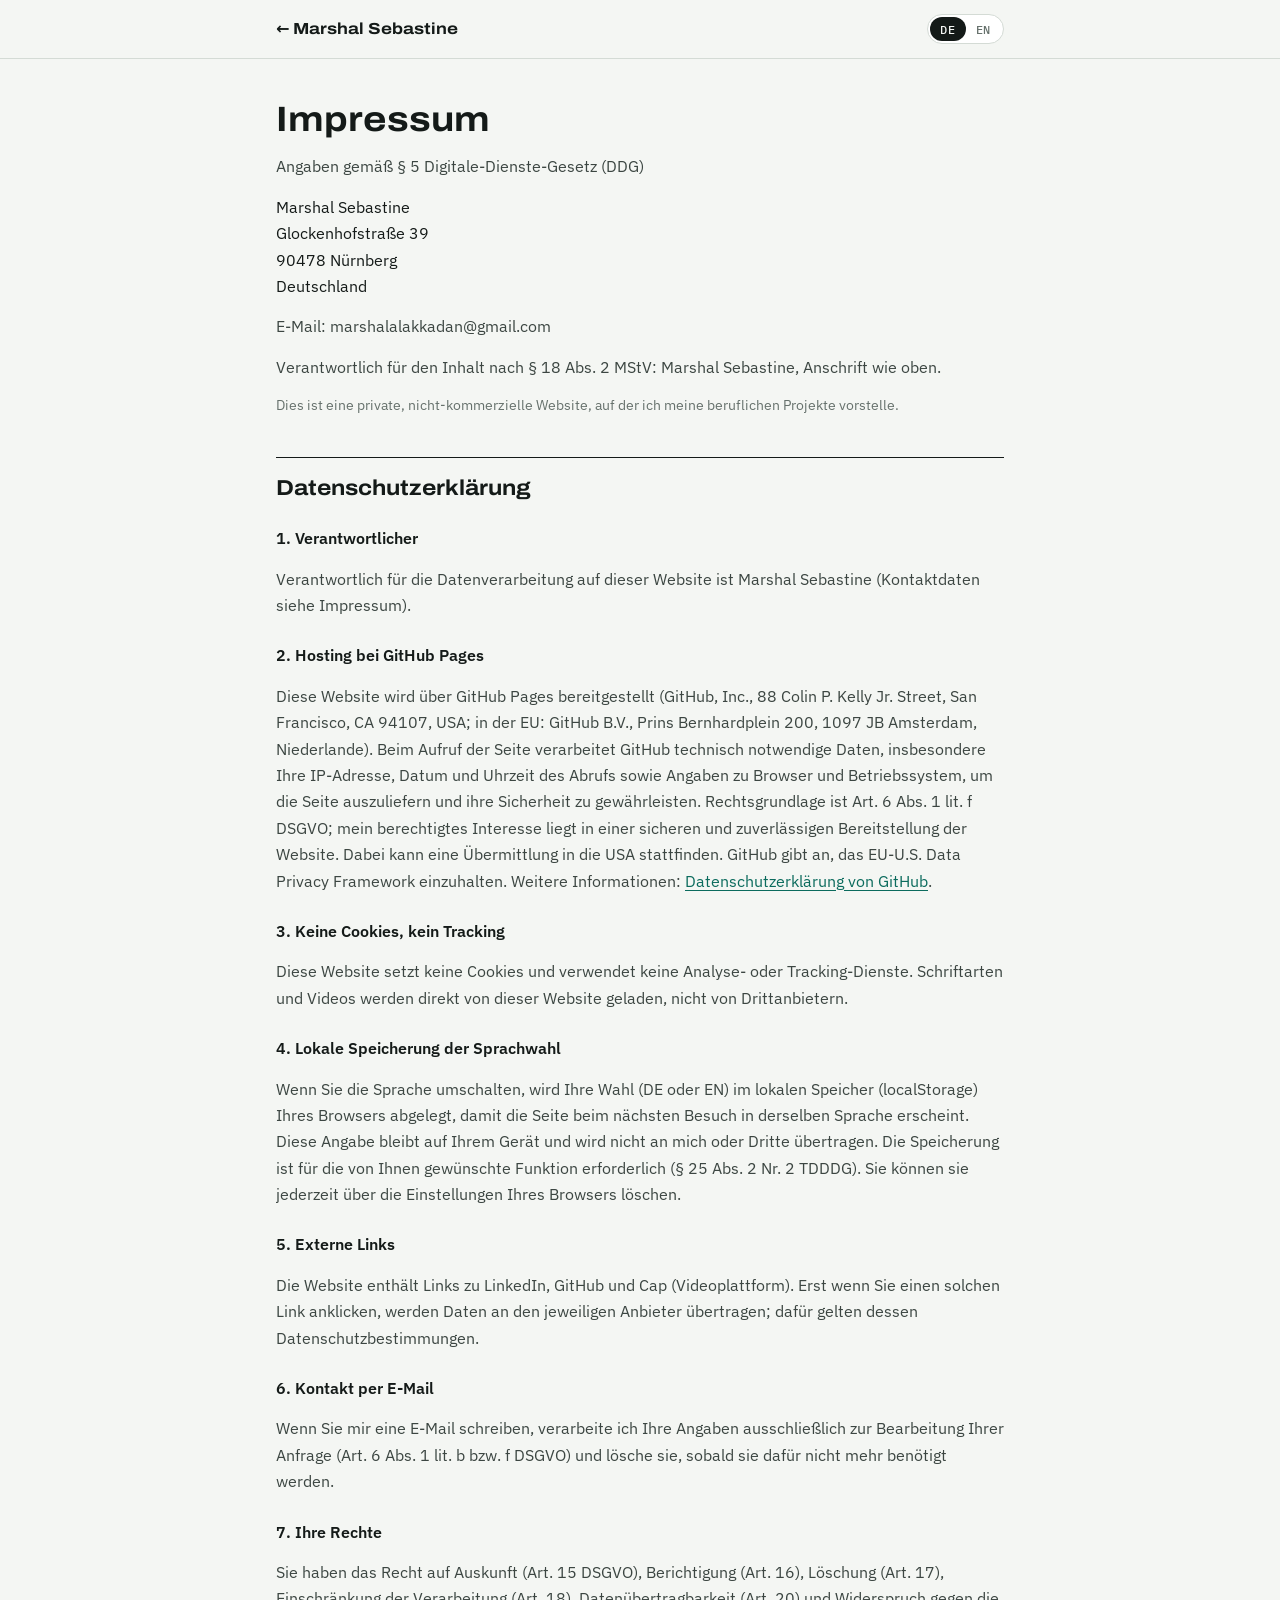
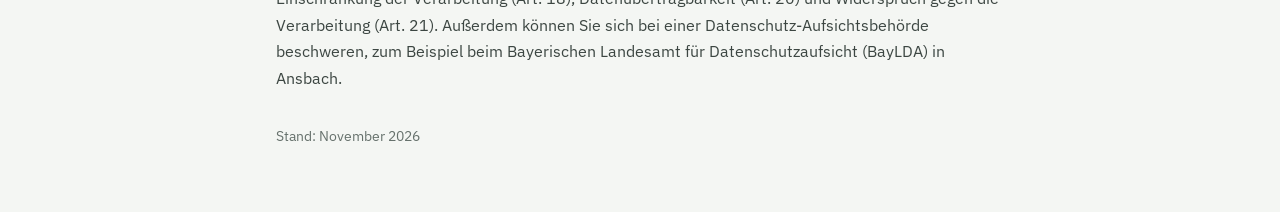
==== impressum.html @ f15fb676 "Publish portfolio site Bilingual (DE/EN) portfolio with four project case studies, self-hosted fonts" ====
<!doctype html>
<html lang="de">
<head>
<meta charset="utf-8">
<meta name="viewport" content="width=device-width, initial-scale=1, viewport-fit=cover">
<title>Impressum & Datenschutz · Marshal Sebastine</title>
<meta name="robots" content="noindex, follow">
<link rel="icon" href="data:image/svg+xml,%3Csvg xmlns='http://www.w3.org/2000/svg' viewBox='0 0 64 64'%3E%3Crect width='64' height='64' rx='12' fill='%230b6b5d'/%3E%3Ctext x='32' y='42' font-family='Arial' font-weight='700' font-size='26' text-anchor='middle' fill='%23f4f6f3'%3EMS%3C/text%3E%3C/svg%3E">
<link rel="stylesheet" href="fonts/fonts.css">
<style>
:root { --paper: #f4f6f3; --ink: #141a18; --ink-2: #3c4642; --mute: #66716c; --line: #d4dbd5; --accent: #0b6b5d; --surface: #ffffff;
  --f-display: "Archivo", "Arial Narrow", system-ui, sans-serif; --f-body: "IBM Plex Sans", system-ui, -apple-system, "Segoe UI", sans-serif; --f-mono: "IBM Plex Mono", ui-monospace, Menlo, monospace; color-scheme: light; }
@media (prefers-color-scheme: dark) { :root { --paper: #0f1312; --ink: #e6ebe8; --ink-2: #c3ccc8; --mute: #8e9a95; --line: #2b3431; --accent: #5cc6ae; --surface: #171d1b; color-scheme: dark; } }
* { box-sizing: border-box; }
body { margin: 0; background: var(--paper); color: var(--ink); font: 16px/1.65 var(--f-body); }
.site[data-lang="de"] [lang="en"], .site[data-lang="en"] [lang="de"] { display: none !important; }
.wrap { max-width: 760px; margin: 0 auto; padding-left: max(16px, env(safe-area-inset-left, 0px)); padding-right: max(16px, env(safe-area-inset-right, 0px)); }
header { border-bottom: 1px solid var(--line); }
header .wrap { display: flex; justify-content: space-between; align-items: center; gap: 12px; padding-block: 14px; }
a { color: var(--accent); text-underline-offset: 3px; }
.back { font-family: var(--f-display); font-stretch: 115%; font-weight: 700; color: var(--ink); text-decoration: none; }
.lang { display: inline-flex; border: 1px solid var(--line); border-radius: 999px; padding: 2px; background: var(--surface); }
.lang button { font: 500 0.78rem var(--f-mono); letter-spacing: .06em; border: 0; background: transparent; color: var(--mute); padding: 4px 10px; border-radius: 999px; cursor: pointer; }
.lang button[aria-pressed="true"] { background: var(--ink); color: var(--paper); }
main .wrap { padding-block: 40px 64px; display: grid; gap: 14px; }
h1, h2 { font-family: var(--f-display); font-stretch: 112%; line-height: 1.15; margin: 0; }
h1 { font-size: 2.2rem; }
h2 { font-size: 1.35rem; margin-top: 26px; padding-top: 18px; border-top: 1px solid var(--ink); }
h3 { font-size: 1rem; margin: 10px 0 0; }
p, ul { margin: 0; color: var(--ink-2); }
ul { padding-left: 1.2rem; }
address { font-style: normal; color: var(--ink); }
.note { font-size: .88rem; color: var(--mute); }
:focus-visible { outline: 2px solid var(--accent); outline-offset: 2px; }
</style>
</head>
<body>
<div class="site" id="site" data-lang="de">
<header><div class="wrap">
  <a class="back" href="./">← Marshal Sebastine</a>
  <div class="lang" role="group" aria-label="Sprache / Language">
    <button type="button" data-set-lang="de" aria-pressed="true">DE</button>
    <button type="button" data-set-lang="en" aria-pressed="false">EN</button>
  </div>
</div></header>

<main><div class="wrap">
  <h1>Impressum</h1>
  <p lang="de">Angaben gemäß § 5 Digitale-Dienste-Gesetz (DDG)</p>
  <p lang="en">Information pursuant to Section 5 of the German Digital Services Act (DDG)</p>
  <address>Marshal Sebastine<br>Glockenhofstraße 39<br>90478 Nürnberg<br><span lang="de">Deutschland</span><span lang="en">Germany</span></address>
  <p><span lang="de">E-Mail</span><span lang="en">Email</span>: marshalalakkadan@gmail.com</p>
  <p lang="de">Verantwortlich für den Inhalt nach § 18 Abs. 2 MStV: Marshal Sebastine, Anschrift wie oben.</p>
  <p lang="en">Responsible for content under Section 18(2) of the German Interstate Media Treaty (MStV): Marshal Sebastine, address as above.</p>
  <p class="note" lang="de">Dies ist eine private, nicht-kommerzielle Website, auf der ich meine beruflichen Projekte vorstelle.</p>
  <p class="note" lang="en">This is a private, non-commercial website presenting my professional projects.</p>

  <h2 id="datenschutz"><span lang="de">Datenschutzerklärung</span><span lang="en">Privacy notice</span></h2>
  <p class="note" lang="en">This English version is provided for convenience; the German version is authoritative.</p>

  <h3><span lang="de">1. Verantwortlicher</span><span lang="en">1. Controller</span></h3>
  <p lang="de">Verantwortlich für die Datenverarbeitung auf dieser Website ist Marshal Sebastine (Kontaktdaten siehe Impressum).</p>
  <p lang="en">The controller for data processing on this website is Marshal Sebastine (contact details above).</p>

  <h3><span lang="de">2. Hosting bei GitHub Pages</span><span lang="en">2. Hosting on GitHub Pages</span></h3>
  <p lang="de">Diese Website wird über GitHub Pages bereitgestellt (GitHub, Inc., 88 Colin P. Kelly Jr. Street, San Francisco, CA 94107, USA; in der EU: GitHub B.V., Prins Bernhardplein 200, 1097 JB Amsterdam, Niederlande). Beim Aufruf der Seite verarbeitet GitHub technisch notwendige Daten, insbesondere Ihre IP-Adresse, Datum und Uhrzeit des Abrufs sowie Angaben zu Browser und Betriebssystem, um die Seite auszuliefern und ihre Sicherheit zu gewährleisten. Rechtsgrundlage ist Art. 6 Abs. 1 lit. f DSGVO; mein berechtigtes Interesse liegt in einer sicheren und zuverlässigen Bereitstellung der Website. Dabei kann eine Übermittlung in die USA stattfinden. GitHub gibt an, das EU-U.S. Data Privacy Framework einzuhalten. Weitere Informationen: <a href="https://docs.github.com/de/site-policy/privacy-policies/github-general-privacy-statement" target="_blank" rel="noopener">Datenschutzerklärung von GitHub</a>.</p>
  <p lang="en">This website is served via GitHub Pages (GitHub, Inc., 88 Colin P. Kelly Jr. Street, San Francisco, CA 94107, USA; in the EU: GitHub B.V., Prins Bernhardplein 200, 1097 JB Amsterdam, Netherlands). When you open the site, GitHub processes technically necessary data, in particular your IP address, the date and time of access and information about your browser and operating system, in order to deliver the site and keep it secure. The legal basis is Art. 6(1)(f) GDPR; my legitimate interest is the secure and reliable provision of the website. Data may be transferred to the USA. GitHub states that it complies with the EU-U.S. Data Privacy Framework. More information: <a href="https://docs.github.com/en/site-policy/privacy-policies/github-general-privacy-statement" target="_blank" rel="noopener">GitHub privacy statement</a>.</p>

  <h3><span lang="de">3. Keine Cookies, kein Tracking</span><span lang="en">3. No cookies, no tracking</span></h3>
  <p lang="de">Diese Website setzt keine Cookies und verwendet keine Analyse- oder Tracking-Dienste. Schriftarten und Videos werden direkt von dieser Website geladen, nicht von Drittanbietern.</p>
  <p lang="en">This website sets no cookies and uses no analytics or tracking services. Fonts and videos are loaded from this website itself, not from third parties.</p>

  <h3><span lang="de">4. Lokale Speicherung der Sprachwahl</span><span lang="en">4. Local storage of your language choice</span></h3>
  <p lang="de">Wenn Sie die Sprache umschalten, wird Ihre Wahl (DE oder EN) im lokalen Speicher (localStorage) Ihres Browsers abgelegt, damit die Seite beim nächsten Besuch in derselben Sprache erscheint. Diese Angabe bleibt auf Ihrem Gerät und wird nicht an mich oder Dritte übertragen. Die Speicherung ist für die von Ihnen gewünschte Funktion erforderlich (§ 25 Abs. 2 Nr. 2 TDDDG). Sie können sie jederzeit über die Einstellungen Ihres Browsers löschen.</p>
  <p lang="en">When you switch the language, your choice (DE or EN) is saved in your browser's local storage so the site opens in the same language next time. This stays on your device and is not sent to me or to anyone else. Storing it is necessary for the function you requested (Section 25(2) no. 2 TDDDG). You can delete it at any time in your browser settings.</p>

  <h3><span lang="de">5. Externe Links</span><span lang="en">5. External links</span></h3>
  <p lang="de">Die Website enthält Links zu LinkedIn, GitHub und Cap (Videoplattform). Erst wenn Sie einen solchen Link anklicken, werden Daten an den jeweiligen Anbieter übertragen; dafür gelten dessen Datenschutzbestimmungen.</p>
  <p lang="en">The website links to LinkedIn, GitHub and Cap (video platform). Data is only sent to these providers once you click such a link; their own privacy policies then apply.</p>

  <h3><span lang="de">6. Kontakt per E-Mail</span><span lang="en">6. Contact by email</span></h3>
  <p lang="de">Wenn Sie mir eine E-Mail schreiben, verarbeite ich Ihre Angaben ausschließlich zur Bearbeitung Ihrer Anfrage (Art. 6 Abs. 1 lit. b bzw. f DSGVO) und lösche sie, sobald sie dafür nicht mehr benötigt werden.</p>
  <p lang="en">If you email me, I process your details only to handle your enquiry (Art. 6(1)(b) or (f) GDPR) and delete them once they are no longer needed for that purpose.</p>

  <h3><span lang="de">7. Ihre Rechte</span><span lang="en">7. Your rights</span></h3>
  <p lang="de">Sie haben das Recht auf Auskunft (Art. 15 DSGVO), Berichtigung (Art. 16), Löschung (Art. 17), Einschränkung der Verarbeitung (Art. 18), Datenübertragbarkeit (Art. 20) und Widerspruch gegen die Verarbeitung (Art. 21). Außerdem können Sie sich bei einer Datenschutz-Aufsichtsbehörde beschweren, zum Beispiel beim Bayerischen Landesamt für Datenschutzaufsicht (BayLDA) in Ansbach.</p>
  <p lang="en">You have the right of access (Art. 15 GDPR), rectification (Art. 16), erasure (Art. 17), restriction of processing (Art. 18), data portability (Art. 20) and objection to processing (Art. 21). You can also lodge a complaint with a data protection supervisory authority, for example the Bavarian State Office for Data Protection Supervision (BayLDA) in Ansbach.</p>

  <p class="note" style="margin-top:20px"><span lang="de">Stand: November 2026</span><span lang="en">Last updated: November 2026</span></p>
</div></main>
</div>
<script>
(function () {
  const site = document.getElementById('site');
  function setLang(l) {
    site.dataset.lang = l; document.documentElement.lang = l;
    document.querySelectorAll('[data-set-lang]').forEach(b => b.setAttribute('aria-pressed', String(b.dataset.setLang === l)));
    try { localStorage.setItem('lang', l); } catch (e) {}
  }
  document.querySelectorAll('[data-set-lang]').forEach(b => b.addEventListener('click', () => setLang(b.dataset.setLang)));
  let saved = null; try { saved = localStorage.getItem('lang'); } catch (e) {}
  if (saved === 'en' || saved === 'de') setLang(saved);
})();
</script>
</body>
</html>
---- fonts/fonts.css ----
@font-face { font-family: "Archivo"; font-style: normal; font-display: swap; font-weight: 100 900; font-stretch: 62% 125%; src: url(archivo-var.woff2) format("woff2-variations"), url(archivo-var.woff2) format("woff2"); }
@font-face { font-family: "IBM Plex Sans"; font-style: normal; font-display: swap; font-weight: 400; src: url(plex-sans-400.woff2) format("woff2"); }
@font-face { font-family: "IBM Plex Sans"; font-style: normal; font-display: swap; font-weight: 500; src: url(plex-sans-500.woff2) format("woff2"); }
@font-face { font-family: "IBM Plex Sans"; font-style: normal; font-display: swap; font-weight: 600; src: url(plex-sans-600.woff2) format("woff2"); }
@font-face { font-family: "IBM Plex Sans"; font-style: italic; font-display: swap; font-weight: 400; src: url(plex-sans-400i.woff2) format("woff2"); }
@font-face { font-family: "IBM Plex Mono"; font-style: normal; font-display: swap; font-weight: 400; src: url(plex-mono-400.woff2) format("woff2"); }
@font-face { font-family: "IBM Plex Mono"; font-style: normal; font-display: swap; font-weight: 500; src: url(plex-mono-500.woff2) format("woff2"); }
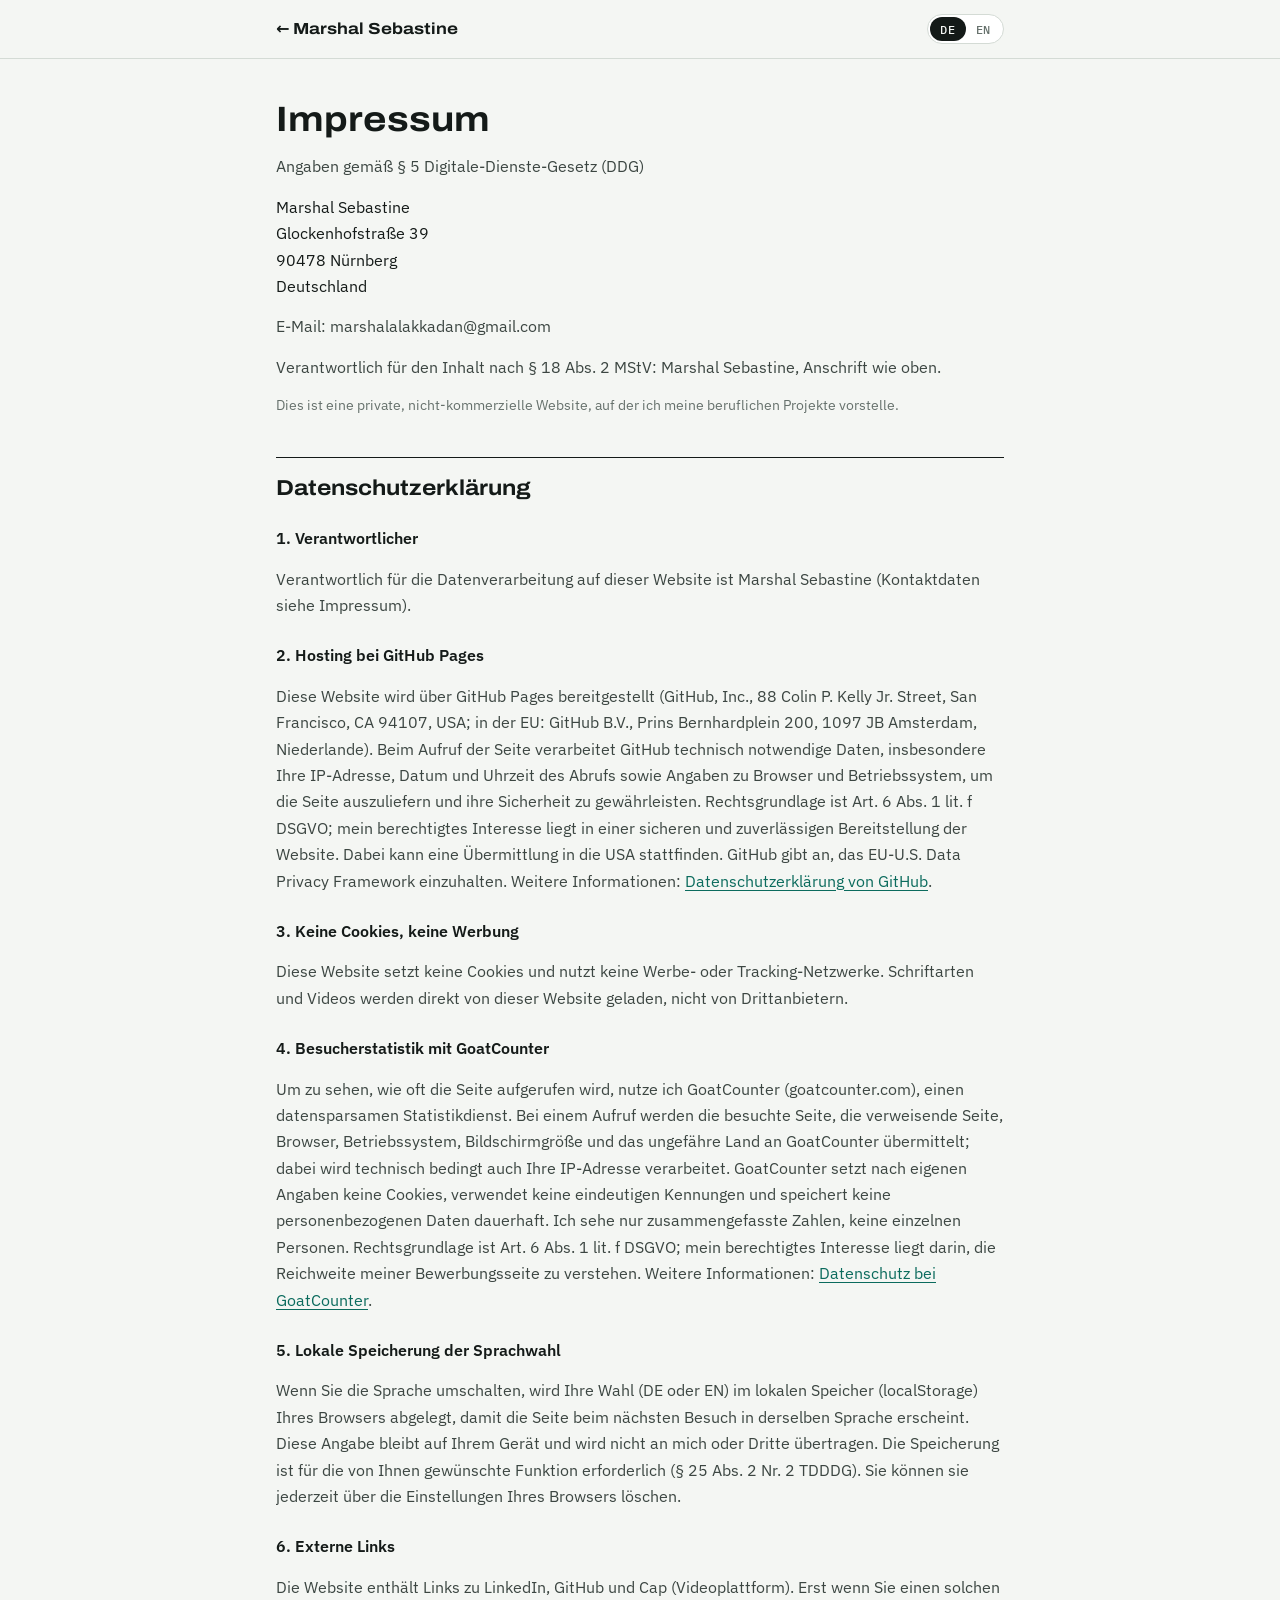
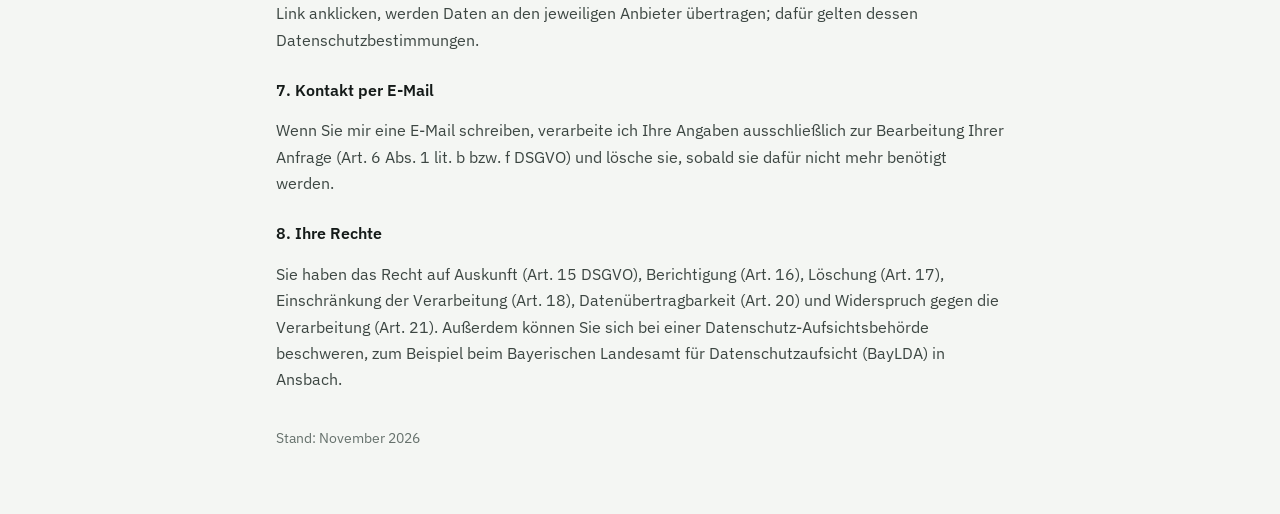
==== commit 5d9bb8ed: "Add GoatCounter visitor statistics and update privacy notice Co-Authored-By: Claude Opus 5.5 <norepl" ====
--- a/impressum.html
+++ b/impressum.html
@@ -7,6 +7,7 @@
 <meta name="robots" content="noindex, follow">
 <link rel="icon" href="data:image/svg+xml,%3Csvg xmlns='http://www.w3.org/2000/svg' viewBox='0 0 64 64'%3E%3Crect width='64' height='64' rx='12' fill='%230b6b5d'/%3E%3Ctext x='32' y='42' font-family='Arial' font-weight='700' font-size='26' text-anchor='middle' fill='%23f4f6f3'%3EMS%3C/text%3E%3C/svg%3E">
 <link rel="stylesheet" href="fonts/fonts.css">
+<script data-goatcounter="https://marshal-sebastine.goatcounter.com/count" async src="//gc.zgo.at/count.js"></script>
 <style>
 :root { --paper: #f4f6f3; --ink: #141a18; --ink-2: #3c4642; --mute: #66716c; --line: #d4dbd5; --accent: #0b6b5d; --surface: #ffffff;
   --f-display: "Archivo", "Arial Narrow", system-ui, sans-serif; --f-body: "IBM Plex Sans", system-ui, -apple-system, "Segoe UI", sans-serif; --f-mono: "IBM Plex Mono", ui-monospace, Menlo, monospace; color-scheme: light; }
@@ -66,23 +67,27 @@
   <p lang="de">Diese Website wird über GitHub Pages bereitgestellt (GitHub, Inc., 88 Colin P. Kelly Jr. Street, San Francisco, CA 94107, USA; in der EU: GitHub B.V., Prins Bernhardplein 200, 1097 JB Amsterdam, Niederlande). Beim Aufruf der Seite verarbeitet GitHub technisch notwendige Daten, insbesondere Ihre IP-Adresse, Datum und Uhrzeit des Abrufs sowie Angaben zu Browser und Betriebssystem, um die Seite auszuliefern und ihre Sicherheit zu gewährleisten. Rechtsgrundlage ist Art. 6 Abs. 1 lit. f DSGVO; mein berechtigtes Interesse liegt in einer sicheren und zuverlässigen Bereitstellung der Website. Dabei kann eine Übermittlung in die USA stattfinden. GitHub gibt an, das EU-U.S. Data Privacy Framework einzuhalten. Weitere Informationen: <a href="https://docs.github.com/de/site-policy/privacy-policies/github-general-privacy-statement" target="_blank" rel="noopener">Datenschutzerklärung von GitHub</a>.</p>
   <p lang="en">This website is served via GitHub Pages (GitHub, Inc., 88 Colin P. Kelly Jr. Street, San Francisco, CA 94107, USA; in the EU: GitHub B.V., Prins Bernhardplein 200, 1097 JB Amsterdam, Netherlands). When you open the site, GitHub processes technically necessary data, in particular your IP address, the date and time of access and information about your browser and operating system, in order to deliver the site and keep it secure. The legal basis is Art. 6(1)(f) GDPR; my legitimate interest is the secure and reliable provision of the website. Data may be transferred to the USA. GitHub states that it complies with the EU-U.S. Data Privacy Framework. More information: <a href="https://docs.github.com/en/site-policy/privacy-policies/github-general-privacy-statement" target="_blank" rel="noopener">GitHub privacy statement</a>.</p>
 
-  <h3><span lang="de">3. Keine Cookies, kein Tracking</span><span lang="en">3. No cookies, no tracking</span></h3>
-  <p lang="de">Diese Website setzt keine Cookies und verwendet keine Analyse- oder Tracking-Dienste. Schriftarten und Videos werden direkt von dieser Website geladen, nicht von Drittanbietern.</p>
-  <p lang="en">This website sets no cookies and uses no analytics or tracking services. Fonts and videos are loaded from this website itself, not from third parties.</p>
+  <h3><span lang="de">3. Keine Cookies, keine Werbung</span><span lang="en">3. No cookies, no advertising</span></h3>
+  <p lang="de">Diese Website setzt keine Cookies und nutzt keine Werbe- oder Tracking-Netzwerke. Schriftarten und Videos werden direkt von dieser Website geladen, nicht von Drittanbietern.</p>
+  <p lang="en">This website sets no cookies and uses no advertising or tracking networks. Fonts and videos are loaded from this website itself, not from third parties.</p>
 
-  <h3><span lang="de">4. Lokale Speicherung der Sprachwahl</span><span lang="en">4. Local storage of your language choice</span></h3>
+  <h3><span lang="de">4. Besucherstatistik mit GoatCounter</span><span lang="en">4. Visitor statistics with GoatCounter</span></h3>
+  <p lang="de">Um zu sehen, wie oft die Seite aufgerufen wird, nutze ich GoatCounter (goatcounter.com), einen datensparsamen Statistikdienst. Bei einem Aufruf werden die besuchte Seite, die verweisende Seite, Browser, Betriebssystem, Bildschirmgröße und das ungefähre Land an GoatCounter übermittelt; dabei wird technisch bedingt auch Ihre IP-Adresse verarbeitet. GoatCounter setzt nach eigenen Angaben keine Cookies, verwendet keine eindeutigen Kennungen und speichert keine personenbezogenen Daten dauerhaft. Ich sehe nur zusammengefasste Zahlen, keine einzelnen Personen. Rechtsgrundlage ist Art. 6 Abs. 1 lit. f DSGVO; mein berechtigtes Interesse liegt darin, die Reichweite meiner Bewerbungsseite zu verstehen. Weitere Informationen: <a href="https://www.goatcounter.com/help/privacy" target="_blank" rel="noopener">Datenschutz bei GoatCounter</a>.</p>
+  <p lang="en">To see how often the site is visited, I use GoatCounter (goatcounter.com), a privacy-friendly statistics service. On each visit, the page visited, the referring page, browser, operating system, screen size and approximate country are sent to GoatCounter; for technical reasons your IP address is also processed. According to GoatCounter, it sets no cookies, uses no unique identifiers and does not permanently store personal data. I only see aggregated numbers, not individual people. The legal basis is Art. 6(1)(f) GDPR; my legitimate interest is understanding the reach of my application website. More information: <a href="https://www.goatcounter.com/help/privacy" target="_blank" rel="noopener">GoatCounter privacy policy</a>.</p>
+
+  <h3><span lang="de">5. Lokale Speicherung der Sprachwahl</span><span lang="en">5. Local storage of your language choice</span></h3>
   <p lang="de">Wenn Sie die Sprache umschalten, wird Ihre Wahl (DE oder EN) im lokalen Speicher (localStorage) Ihres Browsers abgelegt, damit die Seite beim nächsten Besuch in derselben Sprache erscheint. Diese Angabe bleibt auf Ihrem Gerät und wird nicht an mich oder Dritte übertragen. Die Speicherung ist für die von Ihnen gewünschte Funktion erforderlich (§ 25 Abs. 2 Nr. 2 TDDDG). Sie können sie jederzeit über die Einstellungen Ihres Browsers löschen.</p>
   <p lang="en">When you switch the language, your choice (DE or EN) is saved in your browser's local storage so the site opens in the same language next time. This stays on your device and is not sent to me or to anyone else. Storing it is necessary for the function you requested (Section 25(2) no. 2 TDDDG). You can delete it at any time in your browser settings.</p>
 
-  <h3><span lang="de">5. Externe Links</span><span lang="en">5. External links</span></h3>
+  <h3><span lang="de">6. Externe Links</span><span lang="en">6. External links</span></h3>
   <p lang="de">Die Website enthält Links zu LinkedIn, GitHub und Cap (Videoplattform). Erst wenn Sie einen solchen Link anklicken, werden Daten an den jeweiligen Anbieter übertragen; dafür gelten dessen Datenschutzbestimmungen.</p>
   <p lang="en">The website links to LinkedIn, GitHub and Cap (video platform). Data is only sent to these providers once you click such a link; their own privacy policies then apply.</p>
 
-  <h3><span lang="de">6. Kontakt per E-Mail</span><span lang="en">6. Contact by email</span></h3>
+  <h3><span lang="de">7. Kontakt per E-Mail</span><span lang="en">7. Contact by email</span></h3>
   <p lang="de">Wenn Sie mir eine E-Mail schreiben, verarbeite ich Ihre Angaben ausschließlich zur Bearbeitung Ihrer Anfrage (Art. 6 Abs. 1 lit. b bzw. f DSGVO) und lösche sie, sobald sie dafür nicht mehr benötigt werden.</p>
   <p lang="en">If you email me, I process your details only to handle your enquiry (Art. 6(1)(b) or (f) GDPR) and delete them once they are no longer needed for that purpose.</p>
 
-  <h3><span lang="de">7. Ihre Rechte</span><span lang="en">7. Your rights</span></h3>
+  <h3><span lang="de">8. Ihre Rechte</span><span lang="en">8. Your rights</span></h3>
   <p lang="de">Sie haben das Recht auf Auskunft (Art. 15 DSGVO), Berichtigung (Art. 16), Löschung (Art. 17), Einschränkung der Verarbeitung (Art. 18), Datenübertragbarkeit (Art. 20) und Widerspruch gegen die Verarbeitung (Art. 21). Außerdem können Sie sich bei einer Datenschutz-Aufsichtsbehörde beschweren, zum Beispiel beim Bayerischen Landesamt für Datenschutzaufsicht (BayLDA) in Ansbach.</p>
   <p lang="en">You have the right of access (Art. 15 GDPR), rectification (Art. 16), erasure (Art. 17), restriction of processing (Art. 18), data portability (Art. 20) and objection to processing (Art. 21). You can also lodge a complaint with a data protection supervisory authority, for example the Bavarian State Office for Data Protection Supervision (BayLDA) in Ansbach.</p>
 
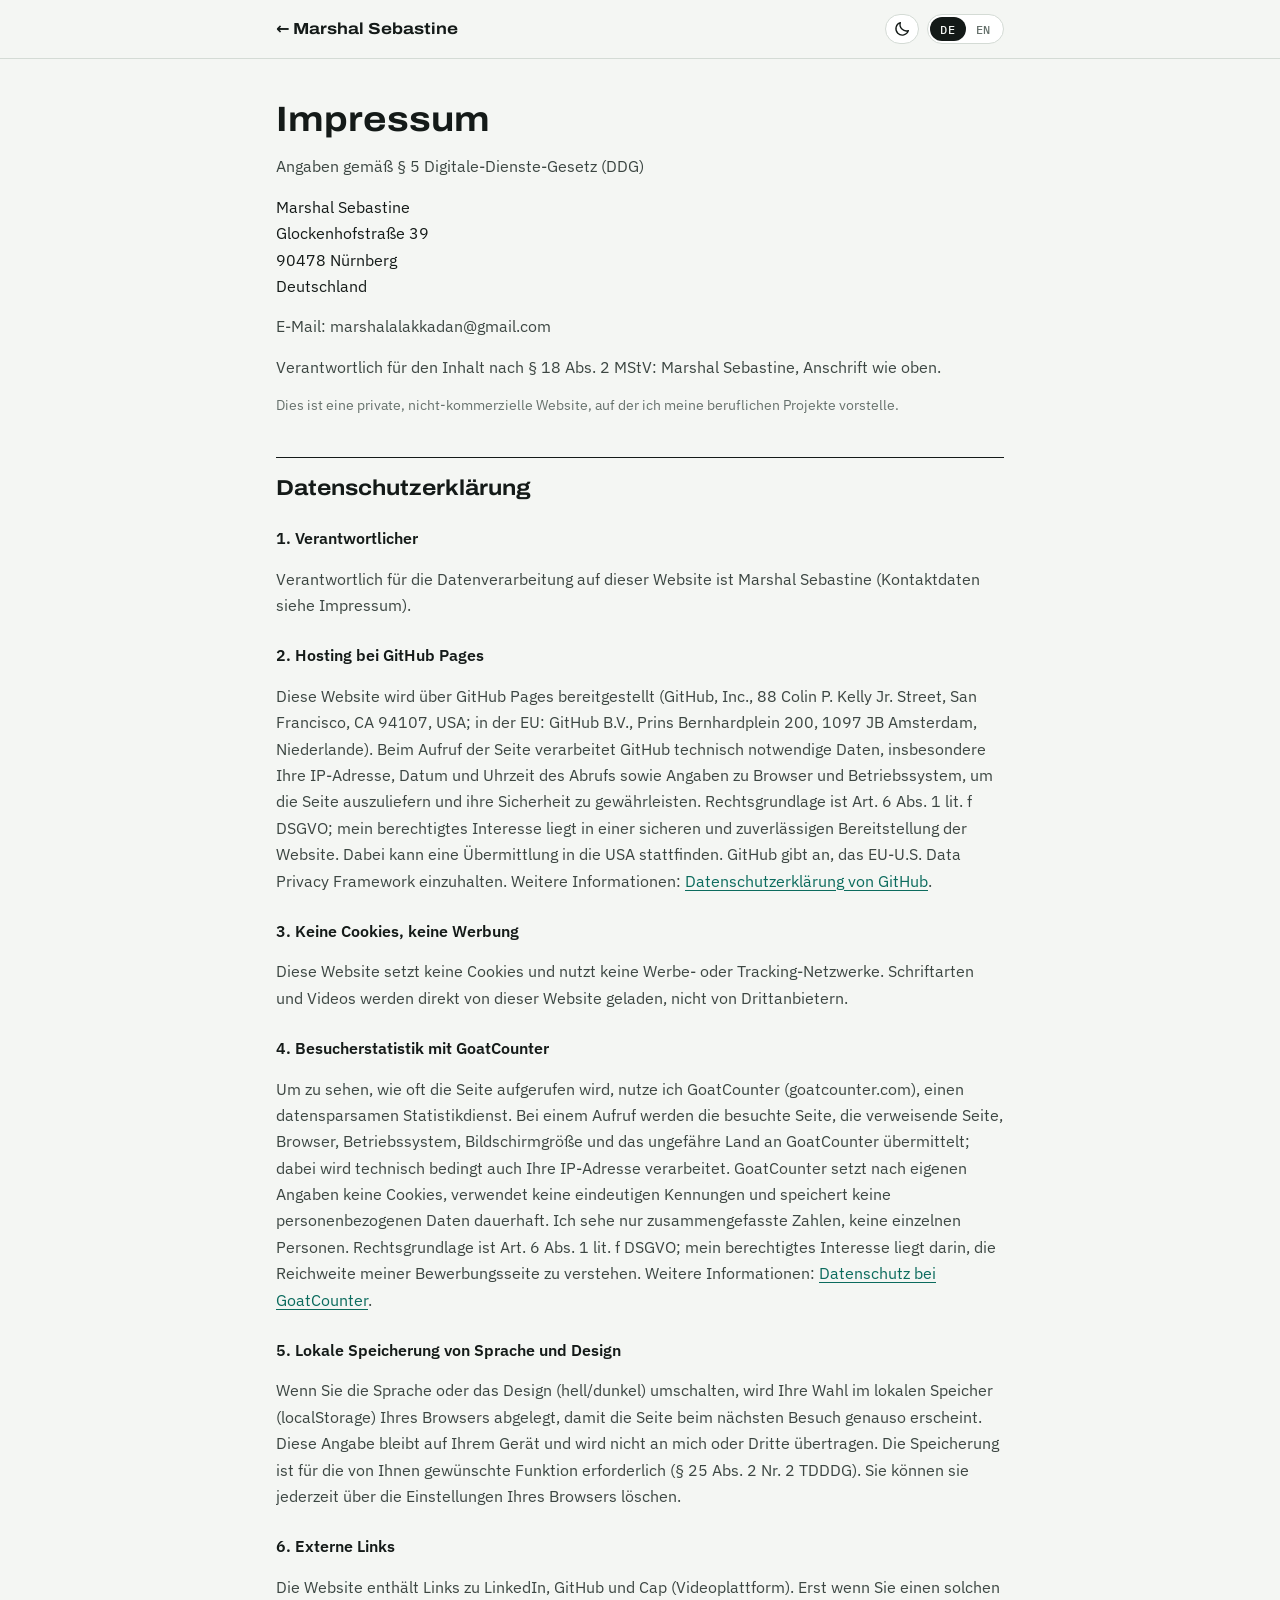
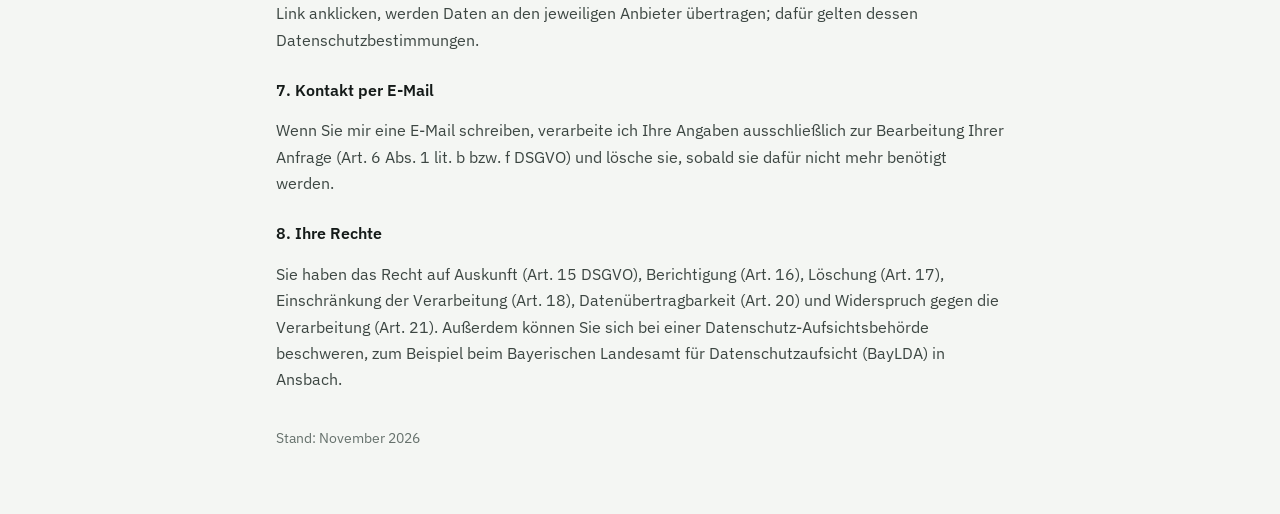
==== commit fa426b34: "Add light/dark theme switch Co-Authored-By: Claude Opus 5.5 <noreply@anthropic.com> Claude-Session: " ====
--- a/impressum.html
+++ b/impressum.html
@@ -7,11 +7,17 @@
 <meta name="robots" content="noindex, follow">
 <link rel="icon" href="data:image/svg+xml,%3Csvg xmlns='http://www.w3.org/2000/svg' viewBox='0 0 64 64'%3E%3Crect width='64' height='64' rx='12' fill='%230b6b5d'/%3E%3Ctext x='32' y='42' font-family='Arial' font-weight='700' font-size='26' text-anchor='middle' fill='%23f4f6f3'%3EMS%3C/text%3E%3C/svg%3E">
 <link rel="stylesheet" href="fonts/fonts.css">
+<script>try{var t=localStorage.getItem('theme');if(t==='dark'||t==='light')document.documentElement.setAttribute('data-theme',t)}catch(e){}</script>
 <script data-goatcounter="https://marshal-sebastine.goatcounter.com/count" async src="//gc.zgo.at/count.js"></script>
 <style>
 :root { --paper: #f4f6f3; --ink: #141a18; --ink-2: #3c4642; --mute: #66716c; --line: #d4dbd5; --accent: #0b6b5d; --surface: #ffffff;
   --f-display: "Archivo", "Arial Narrow", system-ui, sans-serif; --f-body: "IBM Plex Sans", system-ui, -apple-system, "Segoe UI", sans-serif; --f-mono: "IBM Plex Mono", ui-monospace, Menlo, monospace; color-scheme: light; }
-@media (prefers-color-scheme: dark) { :root { --paper: #0f1312; --ink: #e6ebe8; --ink-2: #c3ccc8; --mute: #8e9a95; --line: #2b3431; --accent: #5cc6ae; --surface: #171d1b; color-scheme: dark; } }
+@media (prefers-color-scheme: dark) { :root:not([data-theme="light"]) { --paper: #0f1312; --ink: #e6ebe8; --ink-2: #c3ccc8; --mute: #8e9a95; --line: #2b3431; --accent: #5cc6ae; --surface: #171d1b; color-scheme: dark; } }
+:root[data-theme="dark"] { --paper: #0f1312; --ink: #e6ebe8; --ink-2: #c3ccc8; --mute: #8e9a95; --line: #2b3431; --accent: #5cc6ae; --surface: #171d1b; color-scheme: dark; }
+.theme-btn { width: 34px; height: 30px; display: inline-grid; place-items: center; border: 1px solid var(--line); border-radius: 999px; background: var(--surface); color: var(--ink); cursor: pointer; padding: 0; }
+.theme-btn svg { grid-area: 1 / 1; }
+.theme-btn[data-state="light"] .sun, .theme-btn[data-state="dark"] .moon { display: none; }
+.tools { display: flex; gap: 8px; align-items: center; }
 * { box-sizing: border-box; }
 body { margin: 0; background: var(--paper); color: var(--ink); font: 16px/1.65 var(--f-body); }
 .site[data-lang="de"] [lang="en"], .site[data-lang="en"] [lang="de"] { display: none !important; }
@@ -39,9 +45,15 @@
 <div class="site" id="site" data-lang="de">
 <header><div class="wrap">
   <a class="back" href="./">← Marshal Sebastine</a>
+  <div class="tools">
+  <button type="button" class="theme-btn" id="theme-toggle" data-state="light" aria-label="Design wechseln / Switch theme" title="Design wechseln / Switch theme">
+    <svg class="moon" viewBox="0 0 24 24" width="18" height="18" aria-hidden="true"><path d="M20.5 14.2A8.5 8.5 0 0 1 9.8 3.5a8.5 8.5 0 1 0 10.7 10.7z" fill="none" stroke="currentColor" stroke-width="1.8" stroke-linejoin="round"/></svg>
+    <svg class="sun" viewBox="0 0 24 24" width="18" height="18" aria-hidden="true"><circle cx="12" cy="12" r="4.2" fill="none" stroke="currentColor" stroke-width="1.8"/><path d="M12 2.5v2.2M12 19.3v2.2M2.5 12h2.2M19.3 12h2.2M5.3 5.3l1.6 1.6M17.1 17.1l1.6 1.6M5.3 18.7l1.6-1.6M17.1 6.9l1.6-1.6" stroke="currentColor" stroke-width="1.8" stroke-linecap="round"/></svg>
+  </button>
   <div class="lang" role="group" aria-label="Sprache / Language">
     <button type="button" data-set-lang="de" aria-pressed="true">DE</button>
     <button type="button" data-set-lang="en" aria-pressed="false">EN</button>
+  </div>
   </div>
 </div></header>
 
@@ -75,9 +87,9 @@
   <p lang="de">Um zu sehen, wie oft die Seite aufgerufen wird, nutze ich GoatCounter (goatcounter.com), einen datensparsamen Statistikdienst. Bei einem Aufruf werden die besuchte Seite, die verweisende Seite, Browser, Betriebssystem, Bildschirmgröße und das ungefähre Land an GoatCounter übermittelt; dabei wird technisch bedingt auch Ihre IP-Adresse verarbeitet. GoatCounter setzt nach eigenen Angaben keine Cookies, verwendet keine eindeutigen Kennungen und speichert keine personenbezogenen Daten dauerhaft. Ich sehe nur zusammengefasste Zahlen, keine einzelnen Personen. Rechtsgrundlage ist Art. 6 Abs. 1 lit. f DSGVO; mein berechtigtes Interesse liegt darin, die Reichweite meiner Bewerbungsseite zu verstehen. Weitere Informationen: <a href="https://www.goatcounter.com/help/privacy" target="_blank" rel="noopener">Datenschutz bei GoatCounter</a>.</p>
   <p lang="en">To see how often the site is visited, I use GoatCounter (goatcounter.com), a privacy-friendly statistics service. On each visit, the page visited, the referring page, browser, operating system, screen size and approximate country are sent to GoatCounter; for technical reasons your IP address is also processed. According to GoatCounter, it sets no cookies, uses no unique identifiers and does not permanently store personal data. I only see aggregated numbers, not individual people. The legal basis is Art. 6(1)(f) GDPR; my legitimate interest is understanding the reach of my application website. More information: <a href="https://www.goatcounter.com/help/privacy" target="_blank" rel="noopener">GoatCounter privacy policy</a>.</p>
 
-  <h3><span lang="de">5. Lokale Speicherung der Sprachwahl</span><span lang="en">5. Local storage of your language choice</span></h3>
-  <p lang="de">Wenn Sie die Sprache umschalten, wird Ihre Wahl (DE oder EN) im lokalen Speicher (localStorage) Ihres Browsers abgelegt, damit die Seite beim nächsten Besuch in derselben Sprache erscheint. Diese Angabe bleibt auf Ihrem Gerät und wird nicht an mich oder Dritte übertragen. Die Speicherung ist für die von Ihnen gewünschte Funktion erforderlich (§ 25 Abs. 2 Nr. 2 TDDDG). Sie können sie jederzeit über die Einstellungen Ihres Browsers löschen.</p>
-  <p lang="en">When you switch the language, your choice (DE or EN) is saved in your browser's local storage so the site opens in the same language next time. This stays on your device and is not sent to me or to anyone else. Storing it is necessary for the function you requested (Section 25(2) no. 2 TDDDG). You can delete it at any time in your browser settings.</p>
+  <h3><span lang="de">5. Lokale Speicherung von Sprache und Design</span><span lang="en">5. Local storage of your language and theme choice</span></h3>
+  <p lang="de">Wenn Sie die Sprache oder das Design (hell/dunkel) umschalten, wird Ihre Wahl im lokalen Speicher (localStorage) Ihres Browsers abgelegt, damit die Seite beim nächsten Besuch genauso erscheint. Diese Angabe bleibt auf Ihrem Gerät und wird nicht an mich oder Dritte übertragen. Die Speicherung ist für die von Ihnen gewünschte Funktion erforderlich (§ 25 Abs. 2 Nr. 2 TDDDG). Sie können sie jederzeit über die Einstellungen Ihres Browsers löschen.</p>
+  <p lang="en">When you switch the language or the theme (light/dark), your choice is saved in your browser's local storage so the site looks the same next time. This stays on your device and is not sent to me or to anyone else. Storing it is necessary for the function you requested (Section 25(2) no. 2 TDDDG). You can delete it at any time in your browser settings.</p>
 
   <h3><span lang="de">6. Externe Links</span><span lang="en">6. External links</span></h3>
   <p lang="de">Die Website enthält Links zu LinkedIn, GitHub und Cap (Videoplattform). Erst wenn Sie einen solchen Link anklicken, werden Daten an den jeweiligen Anbieter übertragen; dafür gelten dessen Datenschutzbestimmungen.</p>
@@ -105,6 +117,11 @@
   document.querySelectorAll('[data-set-lang]').forEach(b => b.addEventListener('click', () => setLang(b.dataset.setLang)));
   let saved = null; try { saved = localStorage.getItem('lang'); } catch (e) {}
   if (saved === 'en' || saved === 'de') setLang(saved);
+  const tb = document.getElementById('theme-toggle'), mq = matchMedia('(prefers-color-scheme: dark)');
+  const cur = () => { const v = document.documentElement.getAttribute('data-theme'); return v === 'dark' || v === 'light' ? v : (mq.matches ? 'dark' : 'light'); };
+  const sync = () => { tb.dataset.state = cur(); };
+  tb.addEventListener('click', () => { const n = cur() === 'dark' ? 'light' : 'dark'; document.documentElement.setAttribute('data-theme', n); try { localStorage.setItem('theme', n); } catch (e) {} sync(); });
+  mq.addEventListener('change', sync); sync();
 })();
 </script>
 </body>
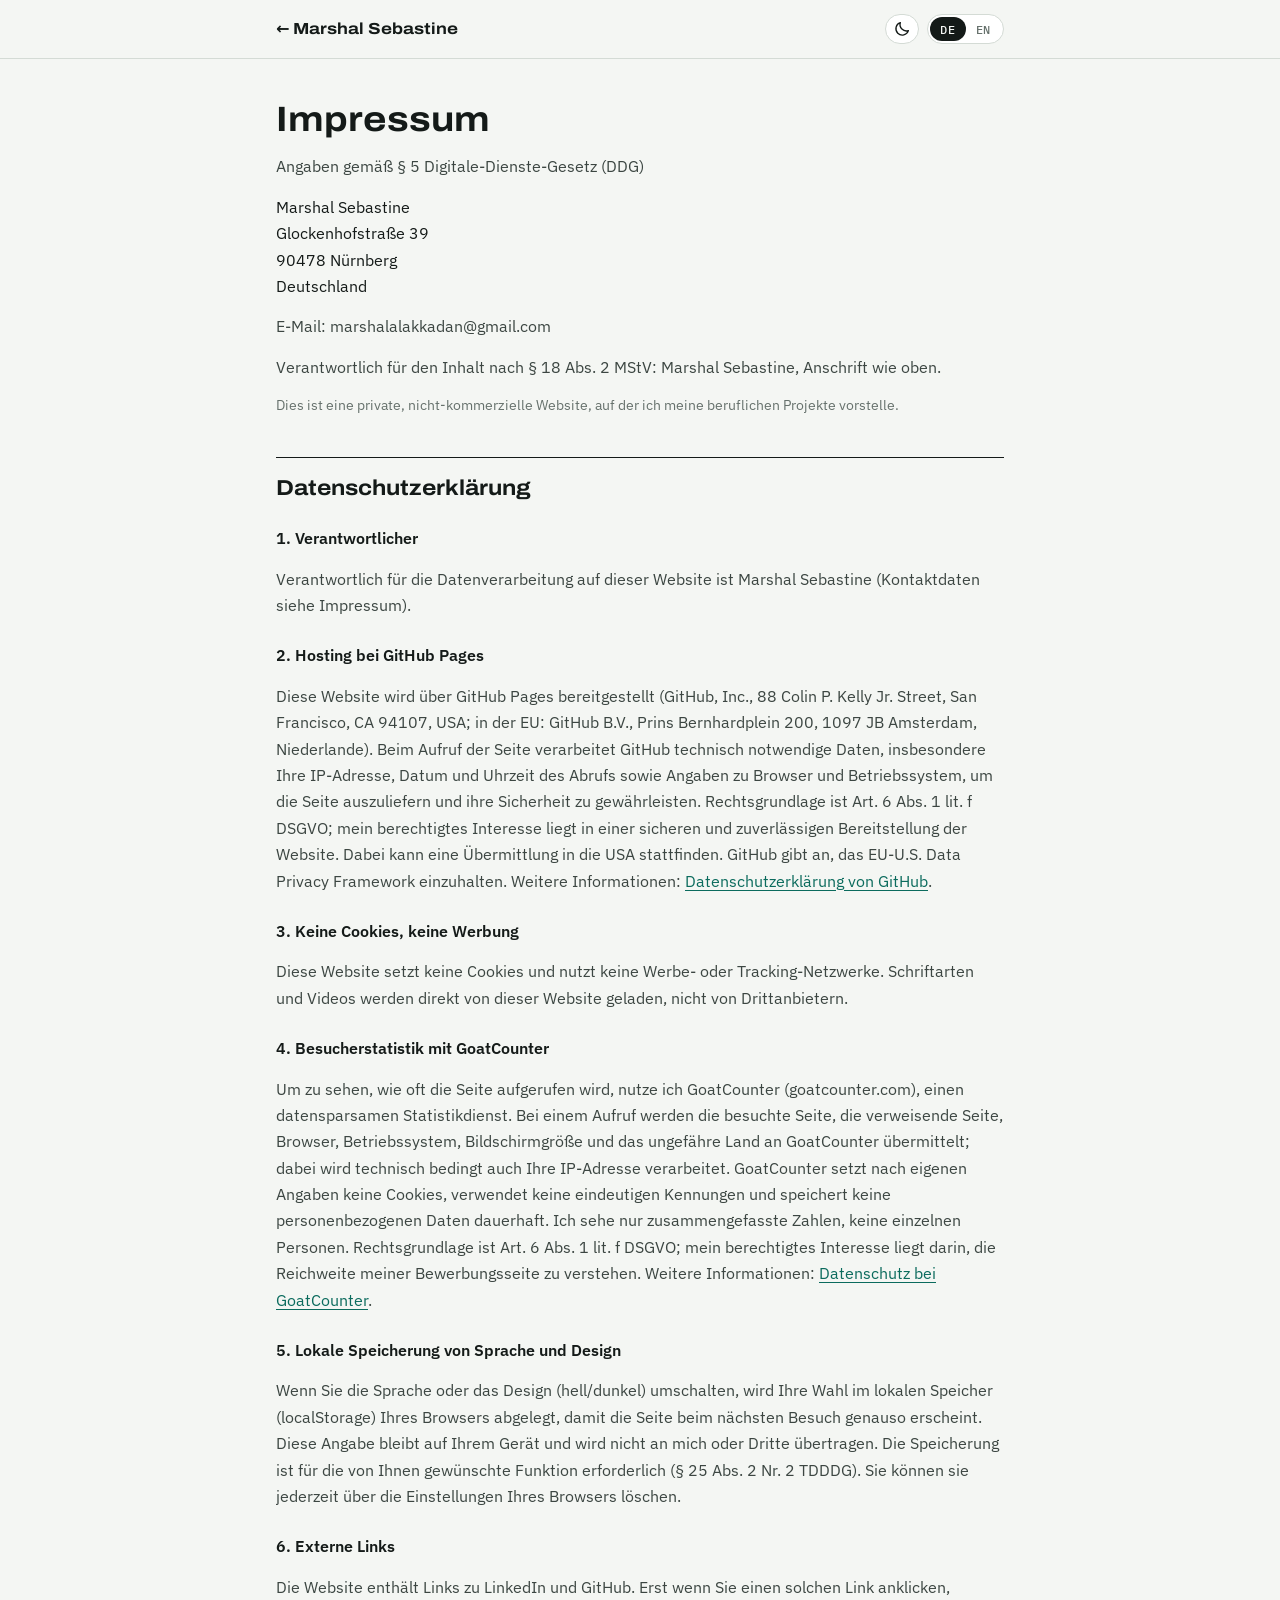
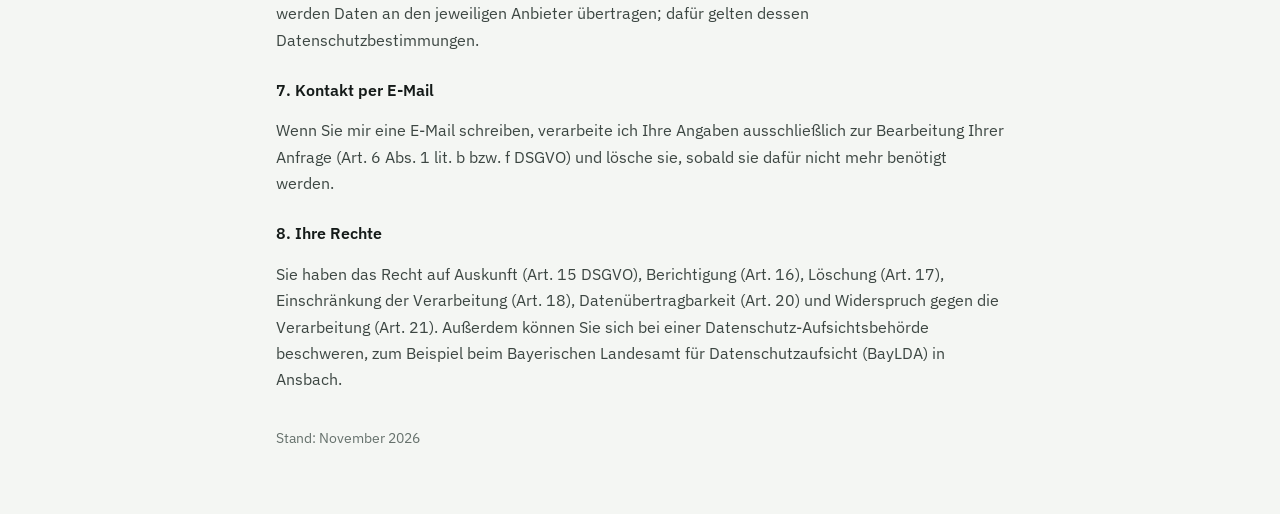
==== commit fb3a2ad4: "Replace Smart Factory dashboard image with screen recording Internal network addresses blurred in ev" ====
--- a/impressum.html
+++ b/impressum.html
@@ -92,8 +92,8 @@
   <p lang="en">When you switch the language or the theme (light/dark), your choice is saved in your browser's local storage so the site looks the same next time. This stays on your device and is not sent to me or to anyone else. Storing it is necessary for the function you requested (Section 25(2) no. 2 TDDDG). You can delete it at any time in your browser settings.</p>
 
   <h3><span lang="de">6. Externe Links</span><span lang="en">6. External links</span></h3>
-  <p lang="de">Die Website enthält Links zu LinkedIn, GitHub und Cap (Videoplattform). Erst wenn Sie einen solchen Link anklicken, werden Daten an den jeweiligen Anbieter übertragen; dafür gelten dessen Datenschutzbestimmungen.</p>
-  <p lang="en">The website links to LinkedIn, GitHub and Cap (video platform). Data is only sent to these providers once you click such a link; their own privacy policies then apply.</p>
+  <p lang="de">Die Website enthält Links zu LinkedIn und GitHub. Erst wenn Sie einen solchen Link anklicken, werden Daten an den jeweiligen Anbieter übertragen; dafür gelten dessen Datenschutzbestimmungen.</p>
+  <p lang="en">The website links to LinkedIn and GitHub. Data is only sent to these providers once you click such a link; their own privacy policies then apply.</p>
 
   <h3><span lang="de">7. Kontakt per E-Mail</span><span lang="en">7. Contact by email</span></h3>
   <p lang="de">Wenn Sie mir eine E-Mail schreiben, verarbeite ich Ihre Angaben ausschließlich zur Bearbeitung Ihrer Anfrage (Art. 6 Abs. 1 lit. b bzw. f DSGVO) und lösche sie, sobald sie dafür nicht mehr benötigt werden.</p>
